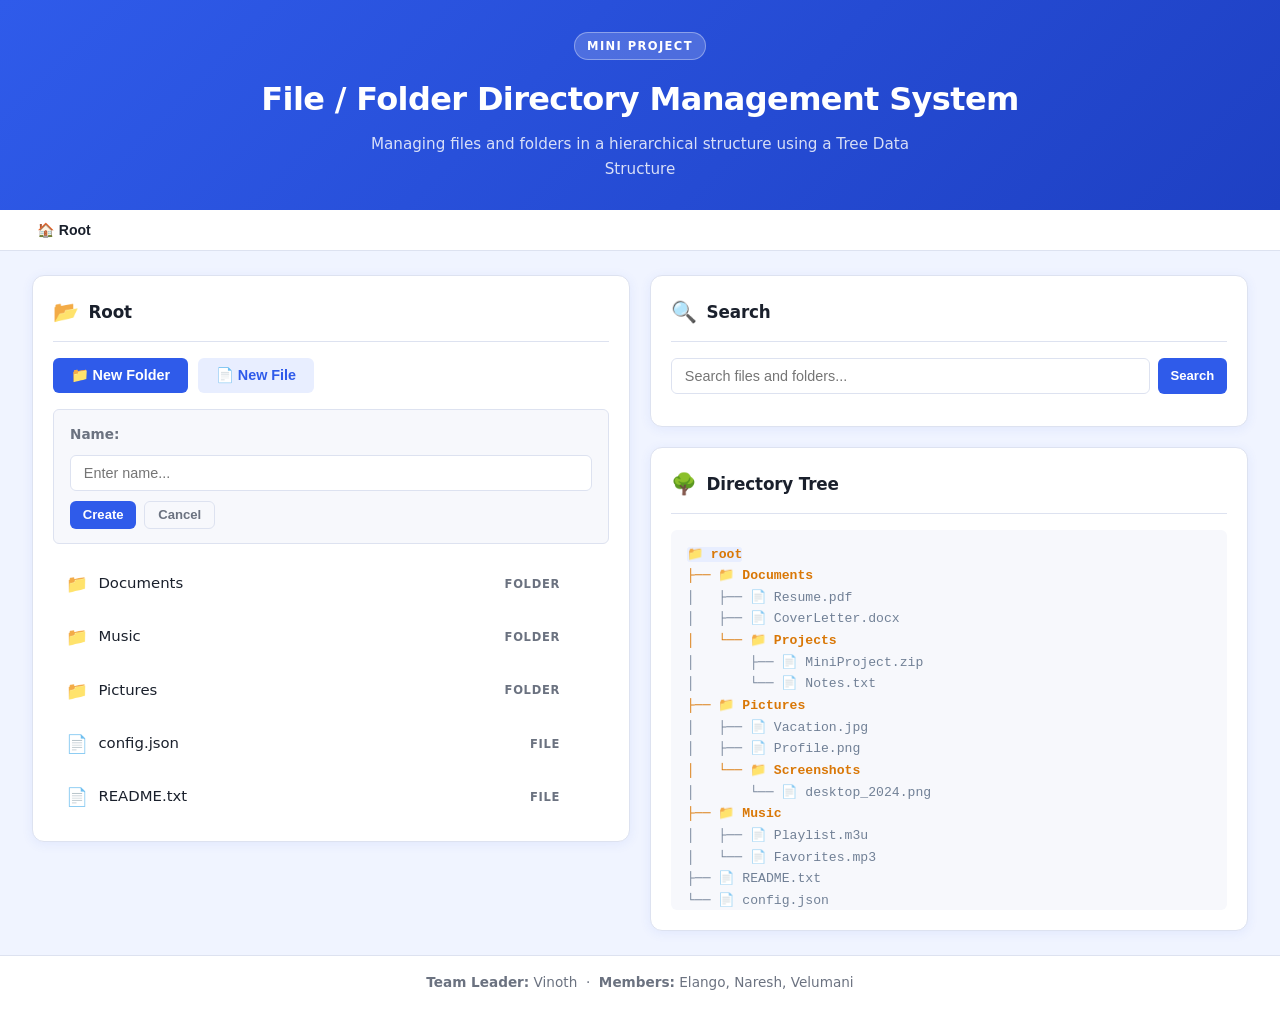
==== index.html @ d9bbc32f "Initial commit: File/Folder Directory Management System mini project" ====
<!DOCTYPE html>
<html lang="en">
<head>
  <meta charset="UTF-8" />
  <meta name="viewport" content="width=device-width, initial-scale=1.0" />
  <title>File / Folder Directory Management System</title>
  <link rel="stylesheet" href="style.css" />
</head>
<body>

  <!-- ===== HEADER ===== -->
  <header class="site-header">
    <div class="header-badge">MINI PROJECT</div>
    <h1 class="header-title">File / Folder Directory Management System</h1>
    <p class="header-subtitle">
      Managing files and folders in a hierarchical structure using a Tree Data Structure
    </p>
  </header>

  <!-- ===== BREADCRUMB ===== -->
  <nav class="breadcrumb-nav" aria-label="Breadcrumb">
    <ol id="breadcrumb" class="breadcrumb-list"></ol>
  </nav>

  <!-- ===== MAIN LAYOUT ===== -->
  <main class="main-grid">

    <!-- LEFT COLUMN: Current folder contents + actions -->
    <section class="card" id="explorer-card">
      <div class="card-header">
        <span class="card-icon">&#128194;</span>
        <h2 class="card-title" id="folder-title">Root</h2>
      </div>

      <!-- Action buttons -->
      <div class="action-bar">
        <button class="btn btn-primary" id="btn-add-folder">&#128193; New Folder</button>
        <button class="btn btn-secondary" id="btn-add-file">&#128196; New File</button>
      </div>

      <!-- Inline create form (hidden by default) -->
      <div class="create-form" id="create-form" hidden>
        <span id="create-form-label" class="form-label">Name:</span>
        <input type="text" id="create-input" class="form-input" maxlength="200"
               autocomplete="off" placeholder="Enter name..." />
        <div class="form-actions">
          <button class="btn btn-primary btn-sm" id="btn-confirm-create">Create</button>
          <button class="btn btn-ghost btn-sm" id="btn-cancel-create">Cancel</button>
        </div>
        <p class="form-error" id="create-error" hidden></p>
      </div>

      <!-- Directory contents list -->
      <ul class="dir-list" id="dir-list" role="list"></ul>
    </section>

    <!-- RIGHT COLUMN: Search + Tree view -->
    <div class="right-col">

      <!-- SEARCH CARD -->
      <section class="card" id="search-card">
        <div class="card-header">
          <span class="card-icon">&#128269;</span>
          <h2 class="card-title">Search</h2>
        </div>
        <div class="search-bar">
          <input type="search" id="search-input" class="form-input"
                 placeholder="Search files and folders..." aria-label="Search files and folders" />
          <button class="btn btn-primary btn-sm" id="btn-search">Search</button>
        </div>
        <ul class="search-results" id="search-results" role="list"></ul>
      </section>

      <!-- TREE VIEW CARD -->
      <section class="card" id="tree-card">
        <div class="card-header">
          <span class="card-icon">&#127795;</span>
          <h2 class="card-title">Directory Tree</h2>
        </div>
        <!-- Tree is rendered using recursive traversal with box-drawing connectors -->
        <pre class="tree-view" id="tree-view" aria-label="Directory tree"></pre>
      </section>

    </div>
  </main>

  <!-- ===== CONFIRMATION MODAL ===== -->
  <div class="modal-overlay" id="modal-overlay" hidden
       role="dialog" aria-modal="true" aria-labelledby="modal-msg">
    <div class="modal-box">
      <p class="modal-msg" id="modal-msg"></p>
      <div class="modal-actions">
        <button class="btn btn-danger" id="modal-confirm">Delete</button>
        <button class="btn btn-ghost" id="modal-cancel">Cancel</button>
      </div>
    </div>
  </div>

  <!-- ===== TOAST NOTIFICATION ===== -->
  <div class="toast" id="toast" role="alert" aria-live="polite"></div>

  <!-- ===== FOOTER ===== -->
  <footer class="site-footer">
    <p>
      <strong>Team Leader:</strong> Vinoth &nbsp;&middot;&nbsp;
      <strong>Members:</strong> Elango, Naresh, Velumani
    </p>
  </footer>

  <script src="script.js"></script>
</body>
</html>
---- style.css ----
/* ============================================================
   CSS CUSTOM PROPERTIES — supports light & dark mode
   ============================================================ */
:root {
  --accent:        #2f5bea;
  --accent-dark:   #1e40c3;
  --accent-light:  #e8eeff;
  --danger:        #e53e3e;
  --danger-dark:   #c53030;
  --folder-color:  #d97706;   /* amber */
  --file-color:    #718096;   /* grey  */

  --bg:            #f0f4ff;
  --surface:       #ffffff;
  --surface-2:     #f7f8fc;
  --border:        #dde2f0;
  --text:          #1a202c;
  --text-muted:    #6b7280;
  --shadow:        0 2px 12px rgba(47,91,234,.08);
  --radius:        12px;
  --radius-sm:     6px;
  --transition:    .18s ease;
}

@media (prefers-color-scheme: dark) {
  :root {
    --bg:          #0f1117;
    --surface:     #1a1d2e;
    --surface-2:   #22263a;
    --border:      #2e3250;
    --text:        #e8eaf6;
    --text-muted:  #8892b0;
    --shadow:      0 2px 16px rgba(0,0,0,.35);
    --accent-light:#1c2458;
  }
}

/* ============================================================
   RESET & BASE
   ============================================================ */
*, *::before, *::after { box-sizing: border-box; margin: 0; padding: 0; }

body {
  font-family: 'Segoe UI', system-ui, sans-serif;
  background: var(--bg);
  color: var(--text);
  min-height: 100vh;
  display: flex;
  flex-direction: column;
  line-height: 1.6;
}

/* ============================================================
   HEADER
   ============================================================ */
.site-header {
  background: linear-gradient(135deg, var(--accent) 0%, #1e40c3 100%);
  color: #fff;
  padding: 2rem 2rem 1.8rem;
  text-align: center;
}
.header-badge {
  display: inline-block;
  background: rgba(255,255,255,.18);
  border: 1px solid rgba(255,255,255,.35);
  color: #fff;
  font-size: .72rem;
  font-weight: 700;
  letter-spacing: .12em;
  text-transform: uppercase;
  padding: .25rem .75rem;
  border-radius: 999px;
  margin-bottom: .85rem;
}
.header-title {
  font-size: clamp(1.25rem, 3vw, 2rem);
  font-weight: 800;
  letter-spacing: -.02em;
  margin-bottom: .45rem;
}
.header-subtitle {
  font-size: .95rem;
  opacity: .82;
  max-width: 60ch;
  margin: 0 auto;
}

/* ============================================================
   BREADCRUMB
   ============================================================ */
.breadcrumb-nav {
  background: var(--surface);
  border-bottom: 1px solid var(--border);
  padding: .65rem 2rem;
}
.breadcrumb-list {
  list-style: none;
  display: flex;
  flex-wrap: wrap;
  gap: .15rem;
  align-items: center;
  font-size: .88rem;
}
.breadcrumb-list li {
  display: flex;
  align-items: center;
  gap: .15rem;
}
.breadcrumb-list li + li::before {
  content: '›';
  color: var(--text-muted);
  font-size: 1.1rem;
  margin-right: .15rem;
}
.crumb-btn {
  background: none;
  border: none;
  color: var(--accent);
  cursor: pointer;
  font-size: .88rem;
  padding: .1rem .3rem;
  border-radius: var(--radius-sm);
  transition: background var(--transition);
}
.crumb-btn:hover { background: var(--accent-light); }
.crumb-btn.active {
  color: var(--text);
  font-weight: 600;
  cursor: default;
}
.crumb-btn.active:hover { background: none; }

/* ============================================================
   MAIN GRID — two-column on desktop, one on mobile
   ============================================================ */
.main-grid {
  display: grid;
  grid-template-columns: 1fr 1fr;
  gap: 1.25rem;
  padding: 1.5rem 2rem;
  flex: 1;
  align-items: start;
}
.right-col {
  display: flex;
  flex-direction: column;
  gap: 1.25rem;
}
@media (max-width: 768px) {
  .main-grid { grid-template-columns: 1fr; padding: 1rem; }
}

/* ============================================================
   CARD
   ============================================================ */
.card {
  background: var(--surface);
  border: 1px solid var(--border);
  border-radius: var(--radius);
  box-shadow: var(--shadow);
  padding: 1.25rem;
  overflow: hidden;
}
.card-header {
  display: flex;
  align-items: center;
  gap: .6rem;
  margin-bottom: 1rem;
  padding-bottom: .75rem;
  border-bottom: 1px solid var(--border);
}
.card-icon { font-size: 1.3rem; }
.card-title {
  font-size: 1.05rem;
  font-weight: 700;
  letter-spacing: -.01em;
}

/* ============================================================
   BUTTONS
   ============================================================ */
.btn {
  display: inline-flex;
  align-items: center;
  gap: .4rem;
  padding: .55rem 1.1rem;
  border: none;
  border-radius: var(--radius-sm);
  font-size: .9rem;
  font-weight: 600;
  cursor: pointer;
  transition: background var(--transition), transform var(--transition), opacity var(--transition);
}
.btn:active { transform: scale(.97); }
.btn-primary   { background: var(--accent);  color: #fff; }
.btn-primary:hover { background: var(--accent-dark); }
.btn-secondary { background: var(--accent-light); color: var(--accent); }
.btn-secondary:hover { opacity: .85; }
.btn-ghost     { background: transparent; color: var(--text-muted); border: 1px solid var(--border); }
.btn-ghost:hover { background: var(--surface-2); }
.btn-danger    { background: var(--danger); color: #fff; }
.btn-danger:hover { background: var(--danger-dark); }
.btn-sm { padding: .35rem .8rem; font-size: .82rem; }

/* ============================================================
   ACTION BAR
   ============================================================ */
.action-bar {
  display: flex;
  gap: .65rem;
  margin-bottom: 1rem;
  flex-wrap: wrap;
}

/* ============================================================
   CREATE FORM
   ============================================================ */
.create-form {
  background: var(--surface-2);
  border: 1px solid var(--border);
  border-radius: var(--radius-sm);
  padding: .9rem 1rem;
  margin-bottom: 1rem;
  display: flex;
  flex-direction: column;
  gap: .6rem;
}
.form-label { font-size: .85rem; font-weight: 600; color: var(--text-muted); }
.form-input {
  width: 100%;
  padding: .55rem .8rem;
  border: 1px solid var(--border);
  border-radius: var(--radius-sm);
  background: var(--surface);
  color: var(--text);
  font-size: .9rem;
  outline: none;
  transition: border var(--transition), box-shadow var(--transition);
}
.form-input:focus {
  border-color: var(--accent);
  box-shadow: 0 0 0 3px rgba(47,91,234,.15);
}
.form-actions { display: flex; gap: .5rem; }
.form-error {
  color: var(--danger);
  font-size: .82rem;
  font-weight: 500;
}

/* ============================================================
   DIRECTORY LIST
   ============================================================ */
.dir-list {
  list-style: none;
  display: flex;
  flex-direction: column;
  gap: .35rem;
  max-height: 420px;
  overflow-y: auto;
}
.dir-item {
  display: flex;
  align-items: center;
  gap: .65rem;
  padding: .55rem .75rem;
  border-radius: var(--radius-sm);
  border: 1px solid transparent;
  cursor: pointer;
  transition: background var(--transition), border-color var(--transition);
  user-select: none;
}
.dir-item:hover { background: var(--surface-2); border-color: var(--border); }
.dir-item.active-folder {
  background: var(--accent-light);
  border-color: var(--accent);
  font-weight: 600;
}
.dir-item-icon { font-size: 1.1rem; flex-shrink: 0; }
.dir-item-name { flex: 1; font-size: .93rem; overflow: hidden; text-overflow: ellipsis; white-space: nowrap; }
.dir-item-type {
  font-size: .72rem;
  font-weight: 600;
  text-transform: uppercase;
  letter-spacing: .06em;
  color: var(--text-muted);
}
.dir-item-delete {
  background: none;
  border: none;
  cursor: pointer;
  color: var(--danger);
  font-size: 1rem;
  padding: .15rem .3rem;
  border-radius: var(--radius-sm);
  opacity: 0;
  transition: opacity var(--transition), background var(--transition);
  flex-shrink: 0;
}
.dir-item:hover .dir-item-delete { opacity: 1; }
.dir-item-delete:hover { background: rgba(229,62,62,.1); }
.dir-empty {
  text-align: center;
  color: var(--text-muted);
  font-size: .9rem;
  padding: 2rem 0;
}

/* ============================================================
   SEARCH
   ============================================================ */
.search-bar {
  display: flex;
  gap: .5rem;
  margin-bottom: .75rem;
}
.search-results {
  list-style: none;
  display: flex;
  flex-direction: column;
  gap: .35rem;
  max-height: 240px;
  overflow-y: auto;
}
.search-result-item {
  display: flex;
  align-items: flex-start;
  gap: .6rem;
  padding: .55rem .75rem;
  border-radius: var(--radius-sm);
  border: 1px solid var(--border);
  cursor: pointer;
  transition: background var(--transition);
}
.search-result-item:hover { background: var(--accent-light); }
.search-result-icon { font-size: 1rem; flex-shrink: 0; margin-top: .1rem; }
.search-result-info { overflow: hidden; }
.search-result-name { font-size: .9rem; font-weight: 600; }
.search-result-path { font-size: .78rem; color: var(--text-muted); overflow: hidden; text-overflow: ellipsis; white-space: nowrap; }
.search-no-results {
  text-align: center;
  color: var(--text-muted);
  font-size: .88rem;
  padding: 1rem 0;
}

/* ============================================================
   TREE VIEW — monospace with horizontal scroll
   ============================================================ */
.tree-view {
  font-family: 'Cascadia Code', 'Fira Code', 'Consolas', 'Courier New', monospace;
  font-size: .82rem;
  line-height: 1.65;
  color: var(--text);
  background: var(--surface-2);
  border-radius: var(--radius-sm);
  padding: .85rem 1rem;
  overflow-x: auto;
  white-space: pre;
  max-height: 380px;
  overflow-y: auto;
}
.tree-folder { color: var(--folder-color); font-weight: 600; }
.tree-file   { color: var(--file-color); }
.tree-current { background: var(--accent-light); border-radius: 3px; }

/* ============================================================
   MODAL
   ============================================================ */
.modal-overlay {
  position: fixed;
  inset: 0;
  background: rgba(0,0,0,.45);
  display: flex;
  align-items: center;
  justify-content: center;
  z-index: 1000;
  padding: 1rem;
}
.modal-overlay[hidden] { display: none; }
.modal-box {
  background: var(--surface);
  border-radius: var(--radius);
  box-shadow: 0 20px 60px rgba(0,0,0,.25);
  padding: 1.75rem 2rem;
  max-width: 420px;
  width: 100%;
}
.modal-msg {
  font-size: .98rem;
  margin-bottom: 1.25rem;
  line-height: 1.55;
}
.modal-actions { display: flex; gap: .75rem; justify-content: flex-end; }

/* ============================================================
   TOAST
   ============================================================ */
.toast {
  position: fixed;
  bottom: 1.5rem;
  right: 1.5rem;
  background: #1a202c;
  color: #fff;
  padding: .7rem 1.2rem;
  border-radius: var(--radius-sm);
  font-size: .88rem;
  font-weight: 500;
  box-shadow: 0 4px 20px rgba(0,0,0,.2);
  opacity: 0;
  pointer-events: none;
  transition: opacity .25s ease, transform .25s ease;
  transform: translateY(8px);
  z-index: 1100;
}
.toast.show { opacity: 1; transform: translateY(0); }

/* ============================================================
   FOOTER
   ============================================================ */
.site-footer {
  background: var(--surface);
  border-top: 1px solid var(--border);
  padding: 1rem 2rem;
  text-align: center;
  font-size: .85rem;
  color: var(--text-muted);
}

/* ============================================================
   SCROLLBAR STYLING
   ============================================================ */
::-webkit-scrollbar { width: 6px; height: 6px; }
::-webkit-scrollbar-track { background: transparent; }
::-webkit-scrollbar-thumb { background: var(--border); border-radius: 99px; }
::-webkit-scrollbar-thumb:hover { background: var(--text-muted); }
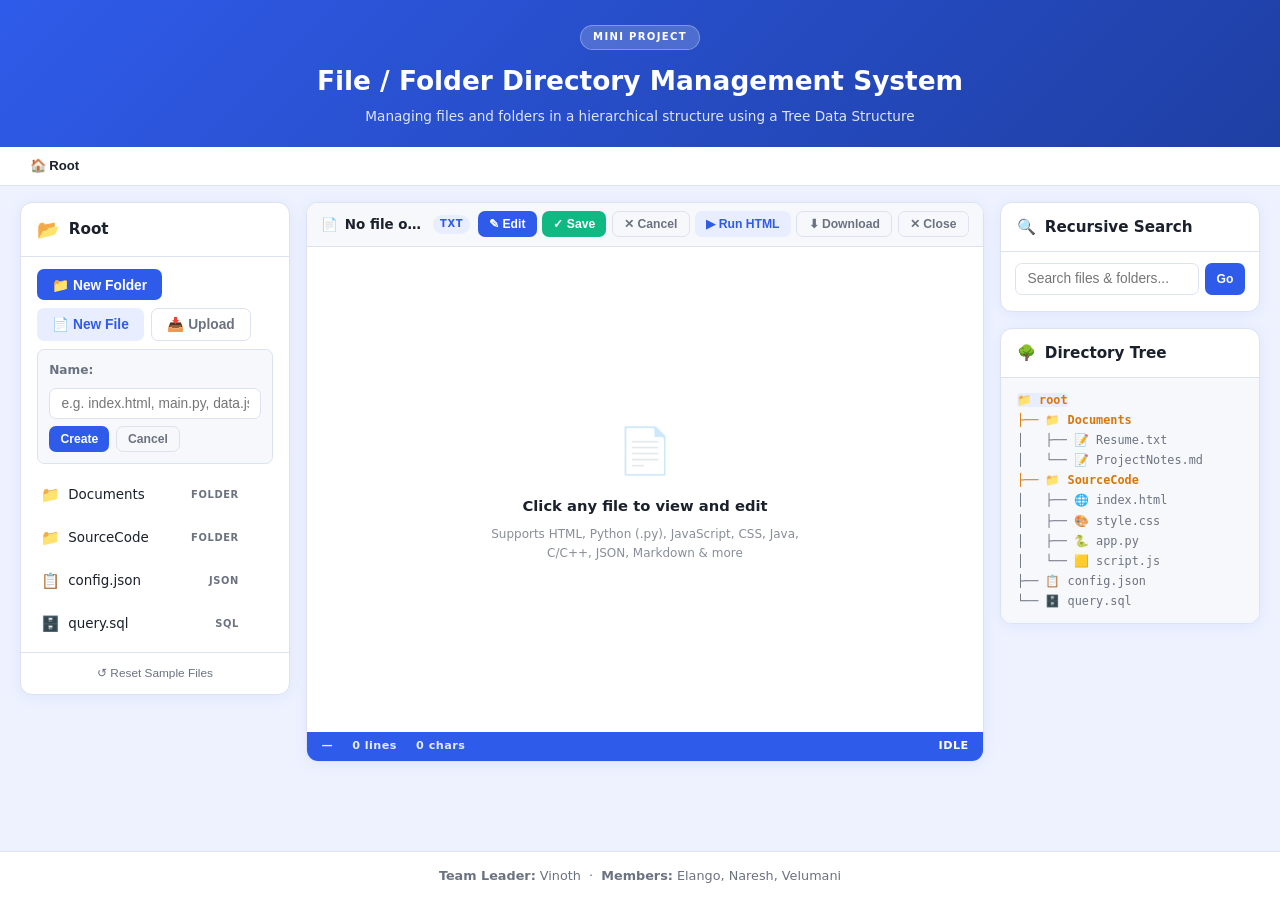
==== commit c62a6ba3: "feat: complete multi-language code editor with upload, download, run HTML, and syntax highlighting" ====
--- a/index.html
+++ b/index.html
@@ -8,41 +8,39 @@
 </head>
 <body>
 
-  <!-- ===== HEADER ===== -->
+  <!-- HEADER -->
   <header class="site-header">
     <div class="header-badge">MINI PROJECT</div>
     <h1 class="header-title">File / Folder Directory Management System</h1>
-    <p class="header-subtitle">
-      Managing files and folders in a hierarchical structure using a Tree Data Structure
-    </p>
+    <p class="header-subtitle">Managing files and folders in a hierarchical structure using a Tree Data Structure</p>
   </header>
 
-  <!-- ===== BREADCRUMB ===== -->
-  <nav class="breadcrumb-nav" aria-label="Breadcrumb">
+  <!-- BREADCRUMB -->
+  <nav class="breadcrumb-nav">
     <ol id="breadcrumb" class="breadcrumb-list"></ol>
   </nav>
 
-  <!-- ===== MAIN LAYOUT ===== -->
+  <!-- MAIN 3-COLUMN GRID -->
   <main class="main-grid">
 
-    <!-- LEFT COLUMN: Current folder contents + actions -->
+    <!-- COL 1: Explorer -->
     <section class="card" id="explorer-card">
       <div class="card-header">
         <span class="card-icon">&#128194;</span>
         <h2 class="card-title" id="folder-title">Root</h2>
       </div>
 
-      <!-- Action buttons -->
       <div class="action-bar">
         <button class="btn btn-primary" id="btn-add-folder">&#128193; New Folder</button>
         <button class="btn btn-secondary" id="btn-add-file">&#128196; New File</button>
+        <button class="btn btn-ghost" id="btn-upload-file" title="Upload files from your computer">&#128229; Upload</button>
+        <input type="file" id="file-upload-input" multiple style="display:none;" />
       </div>
 
-      <!-- Inline create form (hidden by default) -->
+      <!-- Inline create form -->
       <div class="create-form" id="create-form" hidden>
         <span id="create-form-label" class="form-label">Name:</span>
-        <input type="text" id="create-input" class="form-input" maxlength="200"
-               autocomplete="off" placeholder="Enter name..." />
+        <input type="text" id="create-input" class="form-input" maxlength="200" autocomplete="off" placeholder="e.g. index.html, main.py, data.json" />
         <div class="form-actions">
           <button class="btn btn-primary btn-sm" id="btn-confirm-create">Create</button>
           <button class="btn btn-ghost btn-sm" id="btn-cancel-create">Cancel</button>
@@ -52,41 +50,88 @@
 
       <!-- Directory contents list -->
       <ul class="dir-list" id="dir-list" role="list"></ul>
+
+      <div class="explorer-footer">
+        <button class="btn-text-sm" id="btn-reset-demo" title="Restore default sample folders and files">&#8634; Reset Sample Files</button>
+      </div>
     </section>
 
-    <!-- RIGHT COLUMN: Search + Tree view -->
+    <!-- COL 2: Code Editor -->
+    <section class="card editor-card" id="editor-card">
+      <div class="editor-toolbar">
+        <div class="editor-tab">
+          <span id="editor-file-icon">&#128196;</span>
+          <span id="editor-filename">No file open</span>
+          <span class="lang-badge" id="editor-lang-badge">TXT</span>
+        </div>
+        <div class="editor-btns">
+          <button class="btn btn-primary btn-sm" id="btn-edit-file" hidden>&#9998; Edit</button>
+          <button class="btn btn-success btn-sm" id="btn-save-file" hidden>&#10003; Save</button>
+          <button class="btn btn-ghost btn-sm" id="btn-cancel-edit" hidden>&#10005; Cancel</button>
+          <button class="btn btn-secondary btn-sm" id="btn-run-html" hidden title="Run HTML in a new tab">&#9654; Run HTML</button>
+          <button class="btn btn-ghost btn-sm" id="btn-download-file" hidden title="Download this file">&#11015; Download</button>
+          <button class="btn btn-ghost btn-sm" id="btn-close-editor">&#10005; Close</button>
+        </div>
+      </div>
+
+      <!-- Read mode: syntax highlighted or image preview -->
+      <div class="editor-body" id="editor-body-read">
+        <div class="editor-empty" id="editor-empty">
+          <div class="editor-empty-icon">&#128196;</div>
+          <p class="editor-empty-title">Click any file to view and edit</p>
+          <p class="hint">Supports HTML, Python (.py), JavaScript, CSS, Java, C/C++, JSON, Markdown &amp; more</p>
+        </div>
+        <div class="code-wrap" id="code-wrap" hidden>
+          <div class="line-nums" id="line-nums-read"></div>
+          <pre class="code-view" id="code-view"></pre>
+        </div>
+        <div class="image-preview-wrap" id="image-preview-wrap" hidden>
+          <img id="image-preview" src="" alt="preview" />
+        </div>
+      </div>
+
+      <!-- Edit mode: textarea with live line numbers -->
+      <div class="editor-body" id="editor-body-edit" hidden>
+        <div class="line-nums" id="line-nums-edit"></div>
+        <textarea class="code-editor" id="code-editor" spellcheck="false" autocomplete="off" autocorrect="off" autocapitalize="off" placeholder="Write or paste your code here..."></textarea>
+      </div>
+
+      <!-- Status bar -->
+      <div class="editor-statusbar" id="editor-statusbar">
+        <span id="status-lang">—</span>
+        <span id="status-lines">0 lines</span>
+        <span id="status-chars">0 chars</span>
+        <span id="status-mode">IDLE</span>
+      </div>
+    </section>
+
+    <!-- COL 3: Search + Tree -->
     <div class="right-col">
-
-      <!-- SEARCH CARD -->
       <section class="card" id="search-card">
         <div class="card-header">
-          <span class="card-icon">&#128269;</span>
-          <h2 class="card-title">Search</h2>
+          <span>&#128269;</span>
+          <h2 class="card-title">Recursive Search</h2>
         </div>
         <div class="search-bar">
-          <input type="search" id="search-input" class="form-input"
-                 placeholder="Search files and folders..." aria-label="Search files and folders" />
-          <button class="btn btn-primary btn-sm" id="btn-search">Search</button>
+          <input type="search" id="search-input" class="form-input" placeholder="Search files &amp; folders..." aria-label="Search" />
+          <button class="btn btn-primary btn-sm" id="btn-search">Go</button>
         </div>
         <ul class="search-results" id="search-results" role="list"></ul>
       </section>
 
-      <!-- TREE VIEW CARD -->
       <section class="card" id="tree-card">
         <div class="card-header">
-          <span class="card-icon">&#127795;</span>
+          <span>&#127795;</span>
           <h2 class="card-title">Directory Tree</h2>
         </div>
-        <!-- Tree is rendered using recursive traversal with box-drawing connectors -->
-        <pre class="tree-view" id="tree-view" aria-label="Directory tree"></pre>
+        <pre class="tree-view" id="tree-view"></pre>
       </section>
+    </div>
 
-    </div>
   </main>
 
-  <!-- ===== CONFIRMATION MODAL ===== -->
-  <div class="modal-overlay" id="modal-overlay" hidden
-       role="dialog" aria-modal="true" aria-labelledby="modal-msg">
+  <!-- Delete Modal -->
+  <div class="modal-overlay" id="modal-overlay" hidden role="dialog" aria-modal="true">
     <div class="modal-box">
       <p class="modal-msg" id="modal-msg"></p>
       <div class="modal-actions">
@@ -96,15 +141,12 @@
     </div>
   </div>
 
-  <!-- ===== TOAST NOTIFICATION ===== -->
+  <!-- Toast -->
   <div class="toast" id="toast" role="alert" aria-live="polite"></div>
 
-  <!-- ===== FOOTER ===== -->
+  <!-- Footer -->
   <footer class="site-footer">
-    <p>
-      <strong>Team Leader:</strong> Vinoth &nbsp;&middot;&nbsp;
-      <strong>Members:</strong> Elango, Naresh, Velumani
-    </p>
+    <p><strong>Team Leader:</strong> Vinoth &nbsp;&middot;&nbsp; <strong>Members:</strong> Elango, Naresh, Velumani</p>
   </footer>
 
   <script src="script.js"></script>
--- a/style.css
+++ b/style.css
@@ -1,47 +1,68 @@
 /* ============================================================
-   CSS CUSTOM PROPERTIES — supports light & dark mode
+   FDS v2 — CSS Variables (Light & Dark Theme)
    ============================================================ */
 :root {
-  --accent:        #2f5bea;
-  --accent-dark:   #1e40c3;
-  --accent-light:  #e8eeff;
-  --danger:        #e53e3e;
-  --danger-dark:   #c53030;
-  --folder-color:  #d97706;   /* amber */
-  --file-color:    #718096;   /* grey  */
-
-  --bg:            #f0f4ff;
-  --surface:       #ffffff;
-  --surface-2:     #f7f8fc;
-  --border:        #dde2f0;
-  --text:          #1a202c;
-  --text-muted:    #6b7280;
-  --shadow:        0 2px 12px rgba(47,91,234,.08);
-  --radius:        12px;
-  --radius-sm:     6px;
-  --transition:    .18s ease;
+  --acc:       #2f5bea;
+  --acc-d:     #1e40c3;
+  --acc-l:     #e8eeff;
+  --success:   #10b981;
+  --success-d: #059669;
+  --danger:    #e53e3e;
+  --danger-d:  #c53030;
+  --folder:    #d97706;
+  --file:      #718096;
+
+  --bg:        #eef2ff;
+  --surf:      #ffffff;
+  --surf2:     #f7f8fc;
+  --border:    #dde2f0;
+  --text:      #1a202c;
+  --muted:     #6b7280;
+  --shadow:    0 2px 14px rgba(47,91,234,.08);
+  --r:         12px;
+  --rs:        7px;
+  --t:         .15s ease;
+
+  /* Syntax Highlighting Tokens - Light */
+  --kw:   #7c3aed;
+  --str:  #059669;
+  --cmt:  #9ca3af;
+  --num:  #c2410c;
+  --tag:  #2563eb;
+  --attr: #d97706;
+  --bi:   #0891b2;
+  --dec:  #db2777;
+  --prop: #2f5bea;
 }
 
 @media (prefers-color-scheme: dark) {
   :root {
-    --bg:          #0f1117;
-    --surface:     #1a1d2e;
-    --surface-2:   #22263a;
-    --border:      #2e3250;
-    --text:        #e8eaf6;
-    --text-muted:  #8892b0;
-    --shadow:      0 2px 16px rgba(0,0,0,.35);
-    --accent-light:#1c2458;
+    --bg:        #0d1117;
+    --surf:      #161b22;
+    --surf2:     #1c2128;
+    --border:    #30363d;
+    --text:      #e6edf3;
+    --muted:     #8b949e;
+    --shadow:    0 2px 18px rgba(0,0,0,.45);
+    --acc-l:     #1a2560;
+
+    /* Syntax Highlighting Tokens - Dark */
+    --kw:   #c084fc;
+    --str:  #34d399;
+    --cmt:  #6e7681;
+    --num:  #fb923c;
+    --tag:  #60a5fa;
+    --attr: #fbbf24;
+    --bi:   #22d3ee;
+    --dec:  #f472b6;
+    --prop: #93c5fd;
   }
 }
 
-/* ============================================================
-   RESET & BASE
-   ============================================================ */
+/* ── RESET ── */
 *, *::before, *::after { box-sizing: border-box; margin: 0; padding: 0; }
-
 body {
-  font-family: 'Segoe UI', system-ui, sans-serif;
+  font-family: 'Segoe UI', system-ui, -apple-system, sans-serif;
   background: var(--bg);
   color: var(--text);
   min-height: 100vh;
@@ -50,387 +71,414 @@
   line-height: 1.6;
 }
 
-/* ============================================================
-   HEADER
-   ============================================================ */
+/* ── HEADER ── */
 .site-header {
-  background: linear-gradient(135deg, var(--accent) 0%, #1e40c3 100%);
+  background: linear-gradient(135deg, #2f5bea, #1e3fa3);
   color: #fff;
-  padding: 2rem 2rem 1.8rem;
+  padding: 1.4rem 2rem 1.2rem;
   text-align: center;
 }
 .header-badge {
   display: inline-block;
   background: rgba(255,255,255,.18);
-  border: 1px solid rgba(255,255,255,.35);
-  color: #fff;
-  font-size: .72rem;
+  border: 1px solid rgba(255,255,255,.3);
+  font-size: .63rem;
   font-weight: 700;
-  letter-spacing: .12em;
+  letter-spacing: .13em;
   text-transform: uppercase;
-  padding: .25rem .75rem;
+  padding: .2rem .75rem;
   border-radius: 999px;
-  margin-bottom: .85rem;
-}
-.header-title {
-  font-size: clamp(1.25rem, 3vw, 2rem);
-  font-weight: 800;
-  letter-spacing: -.02em;
-  margin-bottom: .45rem;
-}
-.header-subtitle {
-  font-size: .95rem;
-  opacity: .82;
-  max-width: 60ch;
-  margin: 0 auto;
-}
-
-/* ============================================================
-   BREADCRUMB
-   ============================================================ */
-.breadcrumb-nav {
-  background: var(--surface);
-  border-bottom: 1px solid var(--border);
-  padding: .65rem 2rem;
-}
-.breadcrumb-list {
-  list-style: none;
-  display: flex;
-  flex-wrap: wrap;
-  gap: .15rem;
-  align-items: center;
-  font-size: .88rem;
-}
-.breadcrumb-list li {
-  display: flex;
-  align-items: center;
-  gap: .15rem;
-}
-.breadcrumb-list li + li::before {
-  content: '›';
-  color: var(--text-muted);
-  font-size: 1.1rem;
-  margin-right: .15rem;
-}
-.crumb-btn {
-  background: none;
-  border: none;
-  color: var(--accent);
-  cursor: pointer;
-  font-size: .88rem;
-  padding: .1rem .3rem;
-  border-radius: var(--radius-sm);
-  transition: background var(--transition);
-}
-.crumb-btn:hover { background: var(--accent-light); }
-.crumb-btn.active {
-  color: var(--text);
-  font-weight: 600;
-  cursor: default;
-}
-.crumb-btn.active:hover { background: none; }
-
-/* ============================================================
-   MAIN GRID — two-column on desktop, one on mobile
-   ============================================================ */
+  margin-bottom: .65rem;
+}
+.header-title { font-size: clamp(1rem, 2.5vw, 1.65rem); font-weight: 800; margin-bottom: .25rem; }
+.header-subtitle { font-size: .85rem; opacity: .85; }
+
+/* ── BREADCRUMB ── */
+.breadcrumb-nav { background: var(--surf); border-bottom: 1px solid var(--border); padding: .55rem 1.5rem; }
+.breadcrumb-list { list-style: none; display: flex; flex-wrap: wrap; gap: .15rem; align-items: center; font-size: .82rem; }
+.breadcrumb-list li { display: flex; align-items: center; }
+.breadcrumb-list li + li::before { content: '›'; color: var(--muted); margin: 0 .25rem; }
+.crumb-btn { background: none; border: none; color: var(--acc); cursor: pointer; font-size: .82rem; padding: .15rem .35rem; border-radius: 5px; transition: background var(--t); }
+.crumb-btn:hover { background: var(--acc-l); }
+.crumb-btn.active { color: var(--text); font-weight: 700; pointer-events: none; }
+
+/* ── MAIN GRID (3 Columns) ── */
 .main-grid {
   display: grid;
-  grid-template-columns: 1fr 1fr;
-  gap: 1.25rem;
-  padding: 1.5rem 2rem;
+  grid-template-columns: 270px 1fr 260px;
+  gap: 1rem;
+  padding: 1rem 1.25rem;
   flex: 1;
   align-items: start;
 }
-.right-col {
-  display: flex;
-  flex-direction: column;
-  gap: 1.25rem;
-}
-@media (max-width: 768px) {
-  .main-grid { grid-template-columns: 1fr; padding: 1rem; }
-}
-
-/* ============================================================
-   CARD
-   ============================================================ */
+.right-col { display: flex; flex-direction: column; gap: 1rem; }
+
+@media (max-width: 1100px) {
+  .main-grid { grid-template-columns: 250px 1fr; }
+  .right-col { grid-column: 1 / -1; flex-direction: row; flex-wrap: wrap; }
+  #search-card, #tree-card { flex: 1; min-width: 200px; }
+}
+@media (max-width: 700px) {
+  .main-grid { grid-template-columns: 1fr; padding: .65rem; }
+  .right-col { flex-direction: column; }
+}
+
+/* ── CARDS ── */
 .card {
-  background: var(--surface);
+  background: var(--surf);
   border: 1px solid var(--border);
-  border-radius: var(--radius);
+  border-radius: var(--r);
   box-shadow: var(--shadow);
-  padding: 1.25rem;
   overflow: hidden;
 }
 .card-header {
   display: flex;
   align-items: center;
-  gap: .6rem;
-  margin-bottom: 1rem;
-  padding-bottom: .75rem;
+  gap: .55rem;
+  padding: .75rem 1rem;
   border-bottom: 1px solid var(--border);
-}
-.card-icon { font-size: 1.3rem; }
-.card-title {
-  font-size: 1.05rem;
+  font-size: .95rem;
   font-weight: 700;
-  letter-spacing: -.01em;
-}
-
-/* ============================================================
-   BUTTONS
-   ============================================================ */
+}
+.card-icon { font-size: 1.15rem; }
+.card-title { font-size: .95rem; font-weight: 700; }
+
+/* ── EXPLORER ── */
+.action-bar { display: flex; gap: .45rem; flex-wrap: wrap; padding: .75rem 1rem .5rem; }
+.create-form {
+  margin: 0 1rem .5rem;
+  background: var(--surf2);
+  border: 1px solid var(--border);
+  border-radius: var(--rs);
+  padding: .7rem;
+  display: flex;
+  flex-direction: column;
+  gap: .45rem;
+}
+.form-label { font-size: .76rem; font-weight: 600; color: var(--muted); }
+.form-input {
+  width: 100%;
+  padding: .45rem .7rem;
+  border: 1px solid var(--border);
+  border-radius: var(--rs);
+  background: var(--surf);
+  color: var(--text);
+  font-size: .86rem;
+  outline: none;
+  transition: border var(--t), box-shadow var(--t);
+}
+.form-input:focus { border-color: var(--acc); box-shadow: 0 0 0 3px rgba(47,91,234,.13); }
+.form-actions { display: flex; gap: .4rem; }
+.form-error { color: var(--danger); font-size: .76rem; font-weight: 500; }
+
+.dir-list {
+  list-style: none;
+  padding: .2rem .6rem .5rem;
+  display: flex;
+  flex-direction: column;
+  gap: .2rem;
+  max-height: 420px;
+  overflow-y: auto;
+}
+.dir-item {
+  display: flex;
+  align-items: center;
+  gap: .5rem;
+  padding: .42rem .6rem;
+  border-radius: var(--rs);
+  border: 1px solid transparent;
+  cursor: pointer;
+  transition: background var(--t), border-color var(--t);
+  user-select: none;
+}
+.dir-item:hover { background: var(--surf2); border-color: var(--border); }
+.dir-item.is-open { background: var(--acc-l); border-color: var(--acc); font-weight: 600; }
+.dir-item-icon { font-size: .95rem; flex-shrink: 0; }
+.dir-item-name { flex: 1; font-size: .84rem; overflow: hidden; text-overflow: ellipsis; white-space: nowrap; }
+.dir-item-type { font-size: .62rem; font-weight: 700; text-transform: uppercase; letter-spacing: .06em; color: var(--muted); }
+.dir-item-del {
+  background: none; border: none; cursor: pointer; color: var(--danger); font-size: .85rem;
+  padding: .1rem .25rem; border-radius: 4px; opacity: 0; transition: opacity var(--t); flex-shrink: 0;
+}
+.dir-item:hover .dir-item-del { opacity: 1; }
+.dir-item-del:hover { background: rgba(229,62,62,.15); }
+.dir-empty { text-align: center; color: var(--muted); font-size: .84rem; padding: 2rem 0; }
+
+.explorer-footer {
+  padding: .4rem 1rem .6rem;
+  border-top: 1px solid var(--border);
+  text-align: center;
+}
+.btn-text-sm {
+  background: none; border: none; color: var(--muted); cursor: pointer; font-size: .74rem;
+  transition: color var(--t);
+}
+.btn-text-sm:hover { color: var(--acc); text-decoration: underline; }
+
+/* ── EDITOR CARD ── */
+.editor-card {
+  display: flex;
+  flex-direction: column;
+  height: 560px;
+}
+.editor-toolbar {
+  display: flex;
+  align-items: center;
+  justify-content: space-between;
+  gap: .5rem;
+  padding: .55rem .9rem;
+  border-bottom: 1px solid var(--border);
+  background: var(--surf2);
+  flex-shrink: 0;
+}
+.editor-tab {
+  display: flex;
+  align-items: center;
+  gap: .4rem;
+  font-size: .84rem;
+  font-weight: 600;
+  overflow: hidden;
+}
+#editor-filename { overflow: hidden; text-overflow: ellipsis; white-space: nowrap; max-width: 180px; }
+.lang-badge {
+  font-size: .62rem; font-weight: 700; text-transform: uppercase; letter-spacing: .07em;
+  background: var(--acc-l); color: var(--acc); padding: .1rem .42rem; border-radius: 999px; flex-shrink: 0;
+}
+.editor-btns { display: flex; gap: .35rem; flex-shrink: 0; }
+
+/* Editor Body */
+.editor-body {
+  flex: 1;
+  display: flex;
+  overflow: hidden;
+  min-height: 0;
+  background: var(--surf);
+}
+.editor-body[hidden] { display: none !important; }
+
+.editor-empty {
+  flex: 1;
+  display: flex;
+  flex-direction: column;
+  align-items: center;
+  justify-content: center;
+  color: var(--muted);
+  gap: .45rem;
+  padding: 2rem;
+  text-align: center;
+}
+.editor-empty-icon { font-size: 2.8rem; opacity: .35; }
+.editor-empty-title { font-size: .92rem; font-weight: 600; color: var(--text); }
+.hint { font-size: .75rem; opacity: .8; max-width: 320px; }
+
+/* Code Wrapper */
+.code-wrap {
+  flex: 1;
+  display: flex;
+  overflow: auto;
+  min-width: 0;
+}
+.code-wrap[hidden] { display: none !important; }
+
+/* Line numbers */
+.line-nums {
+  padding: .75rem .55rem .75rem .7rem;
+  background: var(--surf2);
+  border-right: 1px solid var(--border);
+  color: var(--muted);
+  font-family: 'Cascadia Code', 'Fira Code', 'Consolas', monospace;
+  font-size: .78rem;
+  line-height: 1.7;
+  text-align: right;
+  user-select: none;
+  flex-shrink: 0;
+  min-width: 40px;
+  white-space: pre;
+  overflow: hidden;
+}
+
+/* Code View */
+.code-view {
+  flex: 1;
+  padding: .75rem 1rem;
+  font-family: 'Cascadia Code', 'Fira Code', 'Consolas', monospace;
+  font-size: .78rem;
+  line-height: 1.7;
+  white-space: pre;
+  color: var(--text);
+  background: var(--surf);
+  overflow: visible;
+  tab-size: 4;
+}
+
+/* Textarea Editor */
+.code-editor {
+  flex: 1;
+  padding: .75rem 1rem;
+  font-family: 'Cascadia Code', 'Fira Code', 'Consolas', monospace;
+  font-size: .78rem;
+  line-height: 1.7;
+  border: none;
+  outline: none;
+  resize: none;
+  background: var(--surf);
+  color: var(--text);
+  tab-size: 4;
+  white-space: pre;
+  overflow: auto;
+  width: 100%;
+}
+
+/* Image preview */
+.image-preview-wrap {
+  flex: 1;
+  display: flex;
+  align-items: center;
+  justify-content: center;
+  padding: 1.5rem;
+  overflow: auto;
+  background: var(--surf2);
+}
+.image-preview-wrap[hidden] { display: none !important; }
+.image-preview-wrap img {
+  max-width: 100%;
+  max-height: 100%;
+  object-fit: contain;
+  border-radius: var(--rs);
+  box-shadow: 0 4px 14px rgba(0,0,0,.12);
+}
+
+/* Status Bar */
+.editor-statusbar {
+  display: flex;
+  gap: 1.2rem;
+  padding: .35rem .9rem;
+  background: var(--acc);
+  color: rgba(255,255,255,.88);
+  font-size: .7rem;
+  font-weight: 600;
+  letter-spacing: .04em;
+  flex-shrink: 0;
+}
+#status-mode { margin-left: auto; color: #fff; font-weight: 700; }
+
+/* ── SYNTAX TOKENS (Both class formats supported) ── */
+.kw, .tok-keyword     { color: var(--kw); font-weight: 600; }
+.str, .tok-string     { color: var(--str); }
+.cmt, .tok-comment    { color: var(--cmt); font-style: italic; }
+.num, .tok-number     { color: var(--num); }
+.tag, .tok-tag        { color: var(--tag); font-weight: 600; }
+.atr, .tok-attr       { color: var(--attr); }
+.bi, .tok-builtin     { color: var(--bi); }
+.dec, .tok-decorator  { color: var(--dec); }
+.prop, .tok-property  { color: var(--prop); }
+.tok-op               { color: var(--muted); }
+
+/* ── BUTTONS ── */
 .btn {
   display: inline-flex;
   align-items: center;
-  gap: .4rem;
-  padding: .55rem 1.1rem;
+  gap: .35rem;
+  padding: .48rem .95rem;
   border: none;
-  border-radius: var(--radius-sm);
-  font-size: .9rem;
+  border-radius: var(--rs);
+  font-size: .86rem;
   font-weight: 600;
   cursor: pointer;
-  transition: background var(--transition), transform var(--transition), opacity var(--transition);
+  transition: background var(--t), transform var(--t);
 }
 .btn:active { transform: scale(.97); }
-.btn-primary   { background: var(--accent);  color: #fff; }
-.btn-primary:hover { background: var(--accent-dark); }
-.btn-secondary { background: var(--accent-light); color: var(--accent); }
-.btn-secondary:hover { opacity: .85; }
-.btn-ghost     { background: transparent; color: var(--text-muted); border: 1px solid var(--border); }
-.btn-ghost:hover { background: var(--surface-2); }
+.btn-primary   { background: var(--acc); color: #fff; }
+.btn-primary:hover { background: var(--acc-d); }
+.btn-secondary { background: var(--acc-l); color: var(--acc); }
+.btn-secondary:hover { opacity: .88; }
+.btn-success   { background: var(--success); color: #fff; }
+.btn-success:hover { background: var(--success-d); }
+.btn-ghost     { background: transparent; color: var(--muted); border: 1px solid var(--border); }
+.btn-ghost:hover { background: var(--surf2); }
 .btn-danger    { background: var(--danger); color: #fff; }
-.btn-danger:hover { background: var(--danger-dark); }
-.btn-sm { padding: .35rem .8rem; font-size: .82rem; }
-
-/* ============================================================
-   ACTION BAR
-   ============================================================ */
-.action-bar {
-  display: flex;
-  gap: .65rem;
-  margin-bottom: 1rem;
-  flex-wrap: wrap;
-}
-
-/* ============================================================
-   CREATE FORM
-   ============================================================ */
-.create-form {
-  background: var(--surface-2);
-  border: 1px solid var(--border);
-  border-radius: var(--radius-sm);
-  padding: .9rem 1rem;
-  margin-bottom: 1rem;
-  display: flex;
-  flex-direction: column;
-  gap: .6rem;
-}
-.form-label { font-size: .85rem; font-weight: 600; color: var(--text-muted); }
-.form-input {
-  width: 100%;
-  padding: .55rem .8rem;
-  border: 1px solid var(--border);
-  border-radius: var(--radius-sm);
-  background: var(--surface);
-  color: var(--text);
-  font-size: .9rem;
-  outline: none;
-  transition: border var(--transition), box-shadow var(--transition);
-}
-.form-input:focus {
-  border-color: var(--accent);
-  box-shadow: 0 0 0 3px rgba(47,91,234,.15);
-}
-.form-actions { display: flex; gap: .5rem; }
-.form-error {
-  color: var(--danger);
-  font-size: .82rem;
-  font-weight: 500;
-}
-
-/* ============================================================
-   DIRECTORY LIST
-   ============================================================ */
-.dir-list {
-  list-style: none;
-  display: flex;
-  flex-direction: column;
-  gap: .35rem;
-  max-height: 420px;
-  overflow-y: auto;
-}
-.dir-item {
-  display: flex;
-  align-items: center;
-  gap: .65rem;
-  padding: .55rem .75rem;
-  border-radius: var(--radius-sm);
-  border: 1px solid transparent;
-  cursor: pointer;
-  transition: background var(--transition), border-color var(--transition);
-  user-select: none;
-}
-.dir-item:hover { background: var(--surface-2); border-color: var(--border); }
-.dir-item.active-folder {
-  background: var(--accent-light);
-  border-color: var(--accent);
-  font-weight: 600;
-}
-.dir-item-icon { font-size: 1.1rem; flex-shrink: 0; }
-.dir-item-name { flex: 1; font-size: .93rem; overflow: hidden; text-overflow: ellipsis; white-space: nowrap; }
-.dir-item-type {
-  font-size: .72rem;
-  font-weight: 600;
-  text-transform: uppercase;
-  letter-spacing: .06em;
-  color: var(--text-muted);
-}
-.dir-item-delete {
-  background: none;
-  border: none;
-  cursor: pointer;
-  color: var(--danger);
-  font-size: 1rem;
-  padding: .15rem .3rem;
-  border-radius: var(--radius-sm);
-  opacity: 0;
-  transition: opacity var(--transition), background var(--transition);
-  flex-shrink: 0;
-}
-.dir-item:hover .dir-item-delete { opacity: 1; }
-.dir-item-delete:hover { background: rgba(229,62,62,.1); }
-.dir-empty {
-  text-align: center;
-  color: var(--text-muted);
-  font-size: .9rem;
-  padding: 2rem 0;
-}
-
-/* ============================================================
-   SEARCH
-   ============================================================ */
-.search-bar {
-  display: flex;
-  gap: .5rem;
-  margin-bottom: .75rem;
-}
+.btn-danger:hover { background: var(--danger-d); }
+.btn-sm { padding: .3rem .7rem; font-size: .76rem; }
+
+/* ── SEARCH ── */
+.search-bar { display: flex; gap: .4rem; padding: .7rem .9rem .4rem; }
 .search-results {
   list-style: none;
   display: flex;
   flex-direction: column;
-  gap: .35rem;
-  max-height: 240px;
+  gap: .22rem;
+  max-height: 200px;
   overflow-y: auto;
+  padding: 0 .6rem .6rem;
 }
 .search-result-item {
   display: flex;
   align-items: flex-start;
-  gap: .6rem;
-  padding: .55rem .75rem;
-  border-radius: var(--radius-sm);
+  gap: .45rem;
+  padding: .42rem .6rem;
+  border-radius: var(--rs);
   border: 1px solid var(--border);
   cursor: pointer;
-  transition: background var(--transition);
-}
-.search-result-item:hover { background: var(--accent-light); }
-.search-result-icon { font-size: 1rem; flex-shrink: 0; margin-top: .1rem; }
-.search-result-info { overflow: hidden; }
-.search-result-name { font-size: .9rem; font-weight: 600; }
-.search-result-path { font-size: .78rem; color: var(--text-muted); overflow: hidden; text-overflow: ellipsis; white-space: nowrap; }
-.search-no-results {
-  text-align: center;
-  color: var(--text-muted);
-  font-size: .88rem;
-  padding: 1rem 0;
-}
-
-/* ============================================================
-   TREE VIEW — monospace with horizontal scroll
-   ============================================================ */
+  transition: background var(--t);
+}
+.search-result-item:hover { background: var(--acc-l); }
+.search-result-name { font-size: .84rem; font-weight: 600; }
+.search-result-path { font-size: .7rem; color: var(--muted); overflow: hidden; text-overflow: ellipsis; white-space: nowrap; max-width: 170px; }
+.search-no-results  { text-align: center; color: var(--muted); font-size: .8rem; padding: .9rem 0; }
+
+/* ── TREE VIEW ── */
 .tree-view {
-  font-family: 'Cascadia Code', 'Fira Code', 'Consolas', 'Courier New', monospace;
-  font-size: .82rem;
-  line-height: 1.65;
-  color: var(--text);
-  background: var(--surface-2);
-  border-radius: var(--radius-sm);
-  padding: .85rem 1rem;
-  overflow-x: auto;
+  font-family: 'Cascadia Code', 'Fira Code', 'Consolas', monospace;
+  font-size: .74rem;
+  line-height: 1.7;
+  background: var(--surf2);
+  padding: .75rem 1rem;
+  overflow: auto;
   white-space: pre;
-  max-height: 380px;
-  overflow-y: auto;
-}
-.tree-folder { color: var(--folder-color); font-weight: 600; }
-.tree-file   { color: var(--file-color); }
-.tree-current { background: var(--accent-light); border-radius: 3px; }
-
-/* ============================================================
-   MODAL
-   ============================================================ */
+  max-height: 290px;
+  margin: 0;
+}
+.tree-folder  { color: var(--folder); font-weight: 600; }
+.tree-file    { color: var(--muted); }
+.tree-current { background: var(--acc-l); border-radius: 3px; }
+
+/* ── MODAL ── */
 .modal-overlay {
-  position: fixed;
-  inset: 0;
-  background: rgba(0,0,0,.45);
-  display: flex;
-  align-items: center;
-  justify-content: center;
-  z-index: 1000;
-  padding: 1rem;
-}
-.modal-overlay[hidden] { display: none; }
+  position: fixed; inset: 0; background: rgba(0,0,0,.45);
+  display: flex; align-items: center; justify-content: center;
+  z-index: 1000; padding: 1rem;
+}
+.modal-overlay[hidden] { display: none !important; }
 .modal-box {
-  background: var(--surface);
-  border-radius: var(--radius);
+  background: var(--surf);
+  border-radius: var(--r);
   box-shadow: 0 20px 60px rgba(0,0,0,.25);
-  padding: 1.75rem 2rem;
-  max-width: 420px;
+  padding: 1.65rem 1.85rem;
+  max-width: 400px;
   width: 100%;
 }
-.modal-msg {
-  font-size: .98rem;
-  margin-bottom: 1.25rem;
-  line-height: 1.55;
-}
-.modal-actions { display: flex; gap: .75rem; justify-content: flex-end; }
-
-/* ============================================================
-   TOAST
-   ============================================================ */
+.modal-msg { font-size: .93rem; margin-bottom: 1.1rem; line-height: 1.5; }
+.modal-actions { display: flex; gap: .65rem; justify-content: flex-end; }
+
+/* ── TOAST ── */
 .toast {
-  position: fixed;
-  bottom: 1.5rem;
-  right: 1.5rem;
-  background: #1a202c;
-  color: #fff;
-  padding: .7rem 1.2rem;
-  border-radius: var(--radius-sm);
-  font-size: .88rem;
-  font-weight: 500;
-  box-shadow: 0 4px 20px rgba(0,0,0,.2);
-  opacity: 0;
-  pointer-events: none;
-  transition: opacity .25s ease, transform .25s ease;
-  transform: translateY(8px);
-  z-index: 1100;
+  position: fixed; bottom: 1.4rem; right: 1.4rem;
+  background: #1a202c; color: #fff; padding: .6rem 1.1rem;
+  border-radius: var(--rs); font-size: .83rem; font-weight: 500;
+  box-shadow: 0 4px 18px rgba(0,0,0,.2);
+  opacity: 0; pointer-events: none;
+  transition: opacity .22s ease, transform .22s ease;
+  transform: translateY(8px); z-index: 1100;
 }
 .toast.show { opacity: 1; transform: translateY(0); }
 
-/* ============================================================
-   FOOTER
-   ============================================================ */
+/* ── FOOTER ── */
 .site-footer {
-  background: var(--surface);
-  border-top: 1px solid var(--border);
-  padding: 1rem 2rem;
-  text-align: center;
-  font-size: .85rem;
-  color: var(--text-muted);
-}
-
-/* ============================================================
-   SCROLLBAR STYLING
-   ============================================================ */
-::-webkit-scrollbar { width: 6px; height: 6px; }
+  background: var(--surf); border-top: 1px solid var(--border);
+  padding: .85rem 2rem; text-align: center; font-size: .8rem; color: var(--muted);
+}
+
+/* Scrollbar */
+::-webkit-scrollbar { width: 5px; height: 5px; }
 ::-webkit-scrollbar-track { background: transparent; }
 ::-webkit-scrollbar-thumb { background: var(--border); border-radius: 99px; }
-::-webkit-scrollbar-thumb:hover { background: var(--text-muted); }
